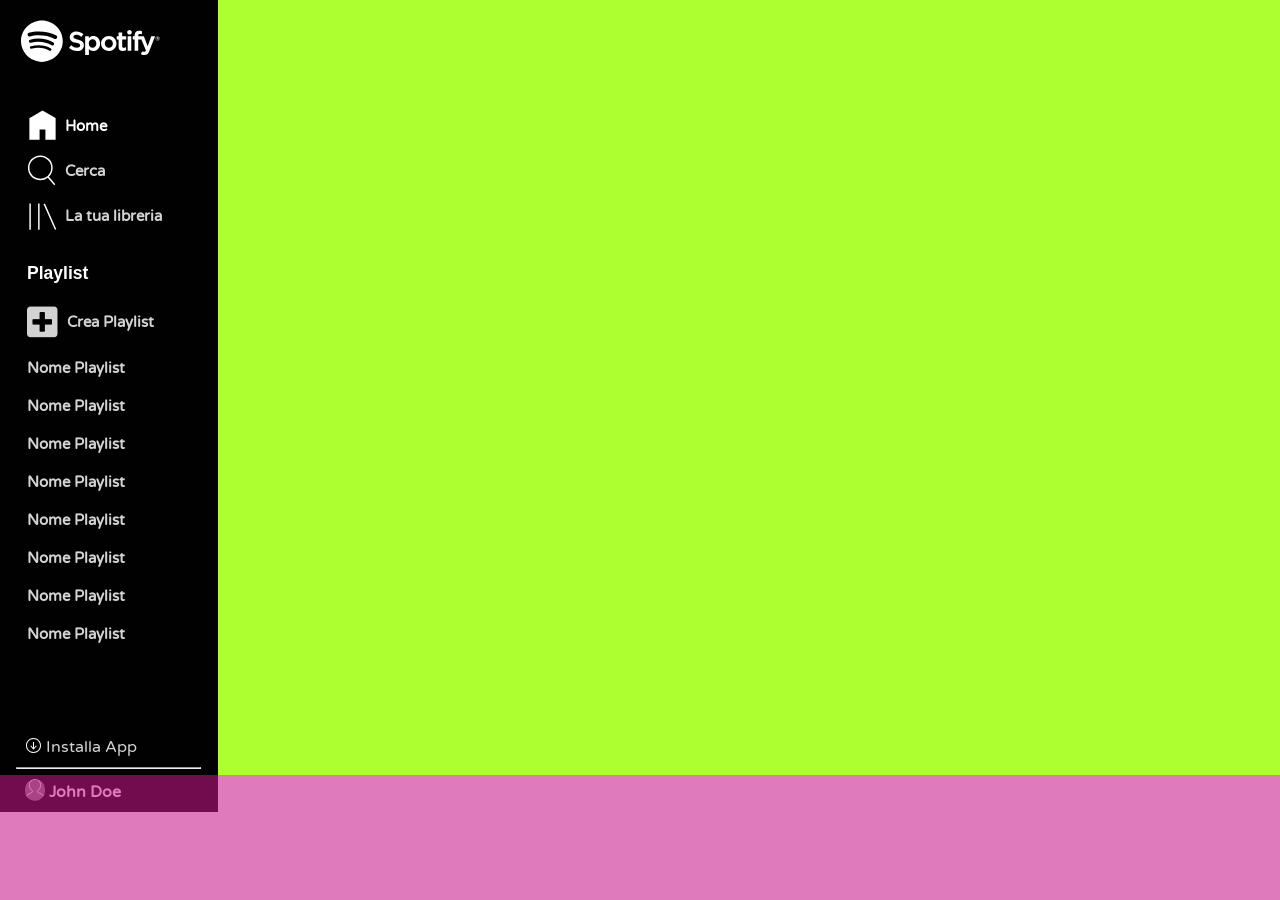
==== index.html @ 8e62e2a4 "spotify column hover" ====
<!DOCTYPE html>
<html lang="en">
<head>
    <meta charset="UTF-8">
    <meta http-equiv="X-UA-Compatible" content="IE=edge">
    <meta name="viewport" content="width=device-width, initial-scale=1.0">
    <!-- google font -->
    <link rel="preconnect" href="https://fonts.googleapis.com">
    <link rel="preconnect" href="https://fonts.gstatic.com" crossorigin>
    <link href="https://fonts.googleapis.com/css2?family=Varela+Round&display=swap" rel="stylesheet">
    <!-- google font -->
    <link rel="stylesheet" href="https://cdnjs.cloudflare.com/ajax/libs/font-awesome/5.15.3/css/all.min.css" integrity="sha512-iBBXm8fW90+nuLcSKlbmrPcLa0OT92xO1BIsZ+ywDWZCvqsWgccV3gFoRBv0z+8dLJgyAHIhR35VZc2oM/gI1w==" crossorigin="anonymous" referrerpolicy="no-referrer" />
    <link rel="stylesheet" href="css/style.css">
    <title>SpotifyWeb</title>
</head>
<body>

    <!-- container -->
    <div class="container">

        <!-- spotify column -->
        <div class="spotify-col">

            <!-- spotify logo -->
            <div class="logo-row">

                <div class="logo">

                    <img src="img/logo.svg" alt="spotify logo">
    
                </div>

            </div>
            <!-- / spotify logo -->

            <!-- nav one -->
            <nav>

                <ul>
                    <li>
                        <div class="nav-img-cont">

                            <img src="img/home.svg" alt="home">

                        </div>  

                        <span id="home">Home</span>
                    </li>

                    <li>
                        <div class="nav-img-cont">

                            <img src="img/search.svg" alt="search">

                        </div>  

                        <span>Cerca</span>
                    </li>

                    <li>
                        <div class="nav-img-cont">

                            <img src="img/libreria.svg" alt="library">

                        </div>  
                        
                        <span>La tua libreria </span>
                    </li>
                
                </ul>

            </nav>
            <!-- / nav one -->

            <!-- nav two -->
            <nav>

                <ul>
                    <li>
                        <span><h3>Playlist</h3></span>
                    </li>

                    <li>
                        <div class="nav-img-cont">

                            <i class="fas fa-plus-square"></i>

                        </div>  

                        <span>Crea Playlist</span>
                    </li>

                    <li>
                        <span>Nome Playlist</span>
                    </li>

                    <li>
                        <span>Nome Playlist</span>
                    </li>

                    <li>
                        <span>Nome Playlist</span>
                    </li>

                    <li>
                        <span>Nome Playlist</span>
                    </li>

                    <li>
                        <span>Nome Playlist</span>
                    </li>

                    <li>
                        <span>Nome Playlist</span>
                    </li>

                    <li>
                        <span>Nome Playlist</span>
                    </li>

                    <li>
                        <span>Nome Playlist</span>
                    </li>
                
                </ul>

            </nav>
            <!-- / nav two -->


            <!-- low column -->
            <div class="low-column">

                <div class="download">

                    <div class="download-cont">

                        <img src="img/download.svg" alt="download">

                    </div>

                    <span>Installa App</span>

                </div>

                <hr>

                <div class="profile">

                    <div class="profile-cont">

                        <img src="img/profile.svg" alt="download">

                    </div>

                    <span>John Doe</span>

                </div>

            </div>
            <!-- / low column -->

        </div>
         <!-- / spotify column -->

         <!-- main -->
        <main>

        </main>
        <!-- / main -->

        <!-- footer -->
        <footer>

        </footer>
        <!-- / footer -->
        

    </div>
    <!-- / container -->
    
    
</body>
</html>
---- css/style.css ----
* {
    padding: 0;
    margin: 0;
    box-sizing: border-box;
}

/* GENERAL */

body {
    font-family: 'Varela Round', sans-serif;
}

.container {
    width: 100vw;
    height: 100vh;
}

.container .spotify-col {
    width: calc(100vw - 83%);
    height: calc(100vh - 125px);
    position: fixed;
}

.container main {
    height: calc(100vh - 125px);
    background-color: greenyellow;
}

.container footer {
    width: 100vw;
    height: 125px;
    background-color: rgba(199, 22, 140, 0.568);
    position: fixed;
}

/* / GENERAL */


/* spotify column */

/* spotify logo */

.spotify-col .logo-row {
    height: 100px;
    background-color: #010101;
}

.spotify-col .logo {
    width: 65%;
    padding-top: 20px;
    margin-left: 20px;
}

.spotify-col .logo img {
    width: 100%;
}

/* / spotify logo */


/* navs */

/* navs COMMON */

nav,
nav:nth-of-type(2) {
    font-size: 15px;
}

/* navs COMMON */

/* nav one */

nav ul {
    background-color: #010101;
}

nav ul li:first-child {
    padding-top: 8px;
}

nav ul li {
    padding: 5px;
    display: flex;
    align-items: center;
}

nav ul li .nav-img-cont {
    width: 35px;
    height: 35px;
    margin-left: 20px;
    display: inline-block;
}

nav ul li .nav-img-cont img {
    width: 100%;
}

nav ul li span {
    padding-left: 5px;
    color: lightgray;
    font-weight: 900;
    display: inline-block;
}

nav ul li span:hover {
    color: white;
    cursor: pointer;
}

nav ul li #home {
    color: white;
}

nav ul li #home:hover {
    color: white;
    cursor: pointer;
}

/* / nav one */

/* nav two */

nav:nth-of-type(2) li:first-child {
    padding-top: 25px;
}

nav:nth-of-type(2) ul li {
    margin-left: 12px;
    padding: 10px;
}

nav:nth-of-type(2) ul li span h3 {
    color: white;
    font-family: sans-serif;
}

nav:nth-of-type(2) ul li .nav-img-cont i {
    color: lightgray;
    font-size: 35px;
}

nav:nth-of-type(2) ul li .nav-img-cont {
    margin-left: 5px;
}

/* nav two */


/* low column */

.low-column {
    color: lightgray;
    background-color: #010101;
    padding-top: 73px;
}

.low-column .download .download-cont {
    width: 20px;
}

.low-column .download .download-cont img {
    width: 100%;
}

.low-column .download .download-cont,
.low-column .download span {
    display: inline-block;
}

hr {
    width: 85%;
    margin: auto;
}

.low-column .profile .profile-cont {
    width: 20px;
}

.low-column .profile .profile-cont img {
    width: 100%;
    background-color: grey;
    border-radius: 10px;
}

.low-column .profile .profile-cont,
.low-column .profile span {
    display: inline-block;
}

/* low column COMMON */

.low-column .download span,
.low-column .profile span {
    padding-bottom: 10px;
    vertical-align: middle;
}

/* / low column COMMON */

.low-column .download {
    padding-top: 10px;
    margin-left: 22px;
}

.low-column .profile {
    padding-top: 10px;
    margin-left: 25px;
}

.low-column .profile span {
    color: white;
    font-weight: 900;
}

.low-column .download span:hover,
.low-column .profile span:hover {
    color: white;
    cursor: pointer;
}

/* / low column */

/* / spotify column */
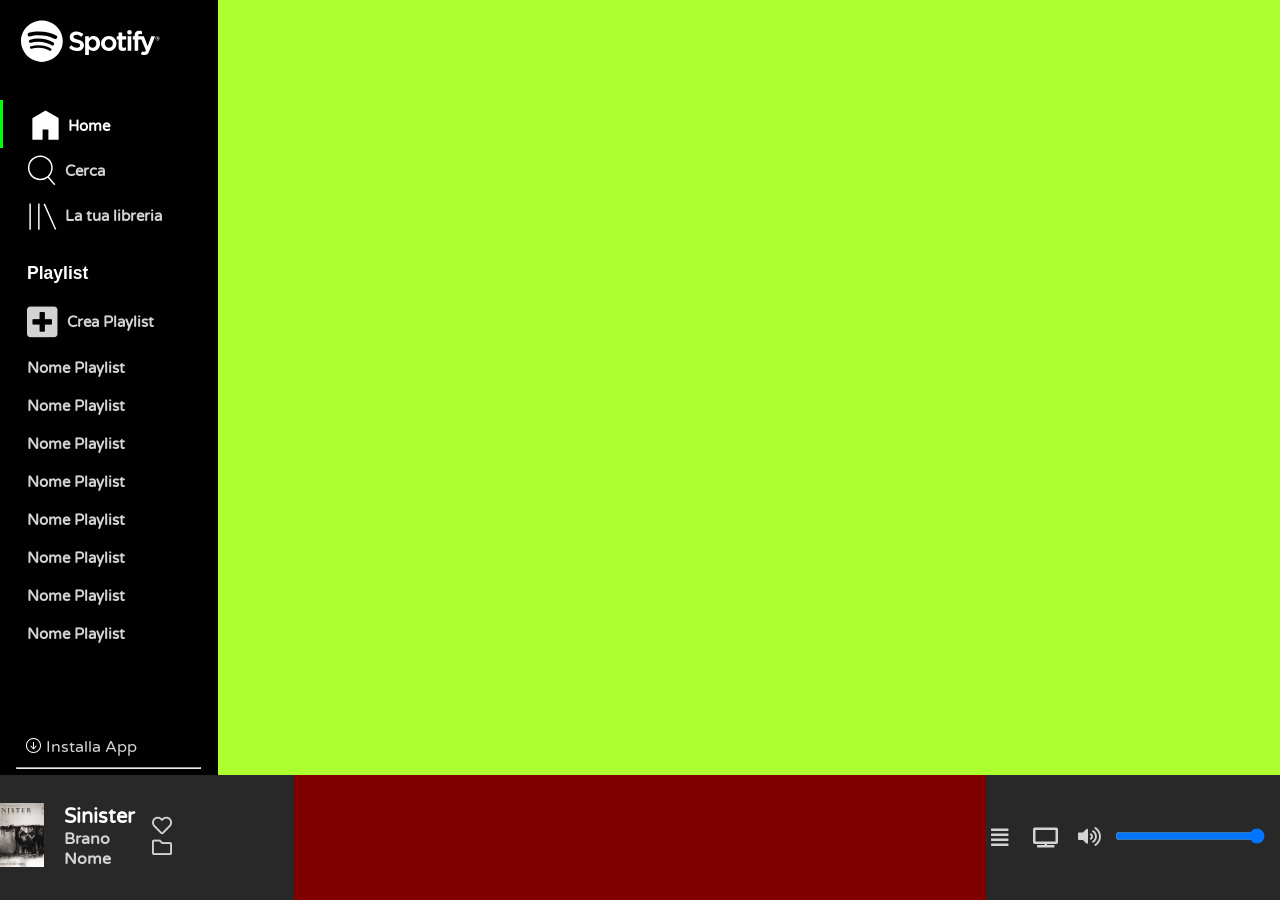
==== commit 8a23bb24: "footer item left and right" ====
--- a/index.html
+++ b/index.html
@@ -37,7 +37,7 @@
             <nav>
 
                 <ul>
-                    <li>
+                    <li id="lime-home">
                         <div class="nav-img-cont">
 
                             <img src="img/home.svg" alt="home">
@@ -171,6 +171,63 @@
 
         <!-- footer -->
         <footer>
+
+            <div class="row">
+
+                <div class="footer-item left">
+
+                    <div class="album-info">
+
+                        <div class="sinister-img-cont">
+
+                            <img src="img/sinister.jpeg" alt="sinister">
+    
+                        </div>
+    
+                        <span>
+    
+                            <p>Sinister</p>
+                            <p>Brano Nome</p>
+    
+                        </span>
+
+                    </div>
+
+                    <div class="heart-folder-cont">
+
+                        <i class="far fa-heart"></i>
+
+                        <i class="far fa-folder"></i>
+
+                    </div>
+
+                </div>
+
+                <div class="footer-item-center">
+
+                </div>
+
+                <div class="footer-item right">
+
+                    <div class=align-tv-cont>
+
+                        <i class="fas fa-align-justify"></i>
+                    
+                        <i class="fas fa-tv"></i>
+
+                    </div>
+
+                    <div class="audio-bar">
+                        
+                        <i class="fas fa-volume-up"></i>
+
+                        <input type="range" id="volume-slider" max="100" value="100">
+
+                    </div>
+
+                </div>
+
+            </div>
 
         </footer>
         <!-- / footer -->
--- a/css/style.css
+++ b/css/style.css
@@ -16,27 +16,35 @@
 }
 
 .container .spotify-col {
-    width: calc(100vw - 83%);
-    height: calc(100vh - 125px);
+    width: calc(100% - 83%);
+    height: calc(100% - 125px);
     position: fixed;
+    overflow-y: auto;
 }
 
 .container main {
-    height: calc(100vh - 125px);
+    height: calc(100% - 125px);
     background-color: greenyellow;
+    overflow-y: scroll;
+}
+
+@media screen and (max-width: 1059px) {
+    .container .spotify-col {
+        width: 200px;
+    }
 }
 
 .container footer {
-    width: 100vw;
+    width: 100%;
     height: 125px;
-    background-color: rgba(199, 22, 140, 0.568);
+    background-color: #282828;
     position: fixed;
 }
 
 /* / GENERAL */
 
 
-/* spotify column */
+/* SPOTIFY COLUMN */
 
 /* spotify logo */
 
@@ -67,12 +75,16 @@
     font-size: 15px;
 }
 
-/* navs COMMON */
+/* / navs COMMON */
 
 /* nav one */
 
 nav ul {
     background-color: #010101;
+}
+
+nav ul #lime-home {
+    border-left: 3px solid lime;
 }
 
 nav ul li:first-child {
@@ -221,4 +233,111 @@
 
 /* / low column */
 
-/* / spotify column */
+/* / SPOTIFY COLUMN */
+
+
+/* FOOTER */
+
+/* COMMON */
+
+footer .row {
+    display: flex;
+}
+
+footer .row .footer-item {
+    width: 23%;
+    height: 125px;
+    background-color: #282828;
+}
+
+footer .row .footer-item-center {
+    width: 54%;
+    height: 125px;
+    background-color: maroon;
+}
+
+/* / COMMON */
+
+/* footer item left */
+
+.row .footer-item.left {
+    display: flex;
+    justify-content: space-around;
+    align-items: center;
+}
+
+.row .footer-item.left .album-info {
+    display: flex;
+    align-items: center;
+    margin-left: -20px;
+}
+
+.row .footer-item.left .album-info span {
+    margin-left: 20px;
+}
+
+.row .footer-item.left .album-info span p:first-child {
+    font-size: 20px;
+    font-weight: 900;
+    color: white;
+}
+
+.row .footer-item.left .album-info span p:last-child {
+    font-weight: 900;
+    color: lightgray;
+}
+
+.row .footer-item.left .heart-folder-cont i:first-child {
+    margin-right: 10px;
+    font-size: 20px;
+    color: lightgray;
+}
+
+.row .footer-item.left .heart-folder-cont i:last-child {
+    margin-right: 100px;
+    font-size: 20px;
+    color: lightgray;
+}
+
+.row .footer-item.left .sinister-img-cont {
+    width: 70px;
+}
+
+.row .footer-item.left .sinister-img-cont img {
+    width: 100%;
+}
+
+/* / footer item left */
+
+/* footer item right */
+
+.row .footer-item.right {
+    display: flex;
+    justify-content: flex-end;
+    align-items: center;
+}
+
+.row .footer-item.right .align-tv-cont i {
+    color: lightgrey;
+    font-size: 20px;
+}
+
+.row .footer-item.right .align-tv-cont i:last-child {
+    padding: 20px;
+}
+
+.row .footer-item.right .audio-bar i,
+.row .footer-item.right .audio-bar #volume-slider {
+    
+    color: lightgrey;
+}
+
+.row .footer-item.right .audio-bar #volume-slider {
+    width: 150px;
+    margin-right: 15px;
+}
+
+.row .footer-item.right .audio-bar i {
+    font-size: 20px;
+    padding-right: 10px;
+}
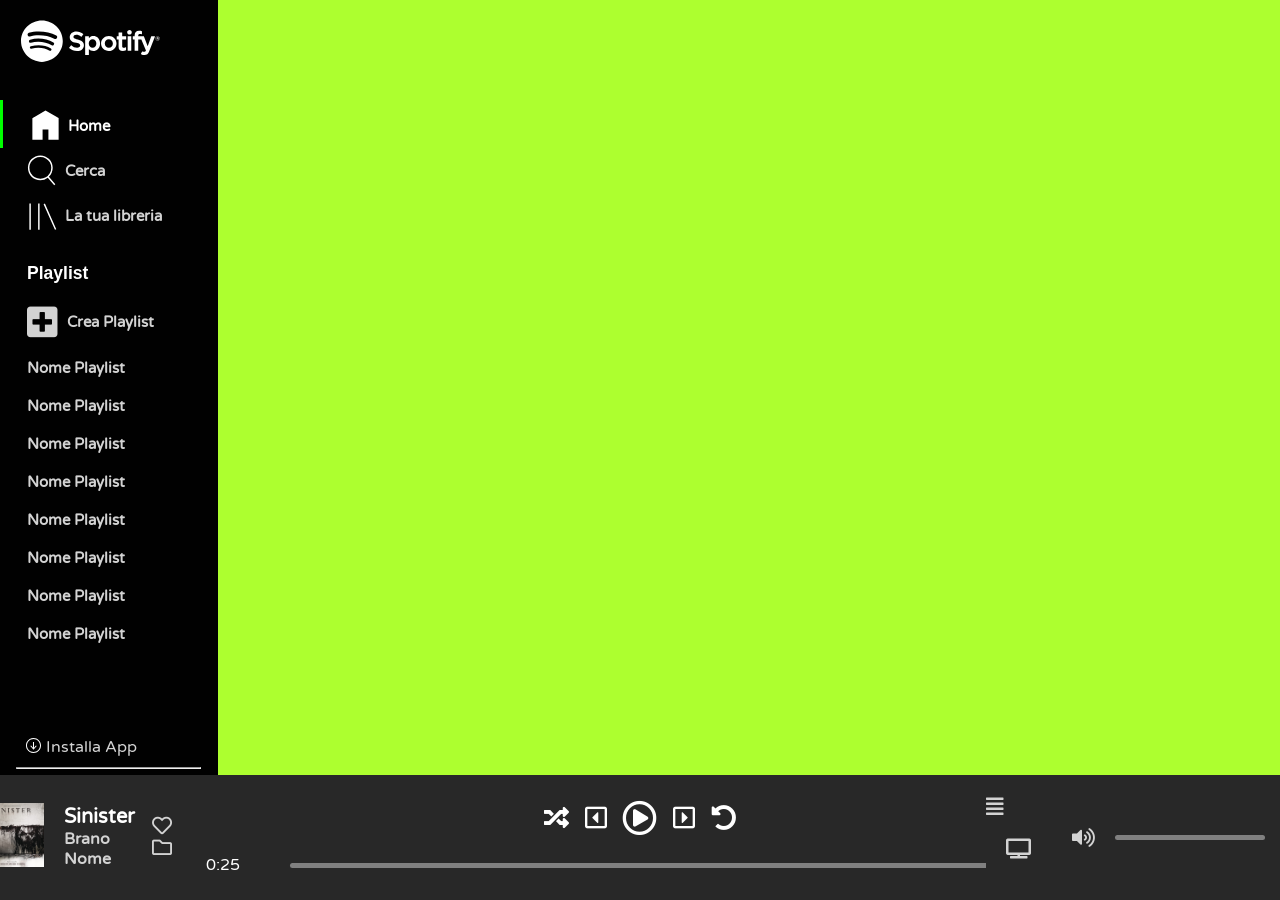
==== commit a6e71b99: "footer item center" ====
--- a/index.html
+++ b/index.html
@@ -205,6 +205,31 @@
 
                 <div class="footer-item-center">
 
+                    <div class="buttons-cont">
+
+                        <i class="fas fa-random"></i>
+
+                        <i class="far fa-caret-square-left"></i>
+
+                        <i class="far fa-play-circle"></i>
+
+                        <i class="far fa-caret-square-right"></i>
+
+                        <i class="fas fa-undo-alt"></i>
+
+                    </div>
+
+                    <div class="slider-cont">
+
+                        <div>0:25</div>
+
+                        <div class="slide-bar"></div>
+
+                        <div>4:35</div>
+
+                    </div>
+                    
+
                 </div>
 
                 <div class="footer-item right">
@@ -218,10 +243,10 @@
                     </div>
 
                     <div class="audio-bar">
-                        
+
                         <i class="fas fa-volume-up"></i>
 
-                        <input type="range" id="volume-slider" max="100" value="100">
+                        <div class="slide-bar"></div>
 
                     </div>
 
--- a/css/style.css
+++ b/css/style.css
@@ -253,7 +253,7 @@
 footer .row .footer-item-center {
     width: 54%;
     height: 125px;
-    background-color: maroon;
+    background-color: #282828;
 }
 
 /* / COMMON */
@@ -326,18 +326,76 @@
     padding: 20px;
 }
 
+.row .footer-item.right .audio-bar {
+    display: flex;
+    align-items: center;
+}
+
 .row .footer-item.right .audio-bar i,
-.row .footer-item.right .audio-bar #volume-slider {
-    
+.row .footer-item.right .audio-bar .slide-bar {
     color: lightgrey;
 }
 
-.row .footer-item.right .audio-bar #volume-slider {
+.row .footer-item.right .audio-bar .slide-bar {
     width: 150px;
+    height: 5px;
     margin-right: 15px;
+    background-color: grey;
+    border-radius: 10px;
 }
 
 .row .footer-item.right .audio-bar i {
+    margin: 10px;
     font-size: 20px;
     padding-right: 10px;
-}+}
+
+/* / footer item right */
+
+/* footer item center */
+
+.row .footer-item-center .buttons-cont {
+    width: 30%;
+    margin-bottom: 20px;
+    display: flex;
+    justify-content: space-around;
+    align-items: center;
+}
+
+.row .footer-item-center .buttons-cont i {
+    font-size: 25px;
+    color: white;
+}
+
+.row .footer-item-center .buttons-cont i:nth-child(3) {
+    font-size: 35px;
+}
+
+.row .footer-item-center {
+    display: flex;
+    flex-direction: column;
+    align-items: center;
+    justify-content: center;
+}
+
+.row .footer-item-center .slider-cont {
+    display: flex;
+    align-items: center;
+}
+
+.row .footer-item-center .slider-cont div:first-child,
+.row .footer-item-center .slider-cont div:last-child {
+    color: white;
+}
+
+.row .footer-item-center .slide-bar {
+    width: 700px;
+    height: 5px;
+    margin: 0 50px 0 50px;
+    background-color: grey;
+    border-radius: 10px;
+}
+
+/* / footer item center */
+
+/* / FOOTER */
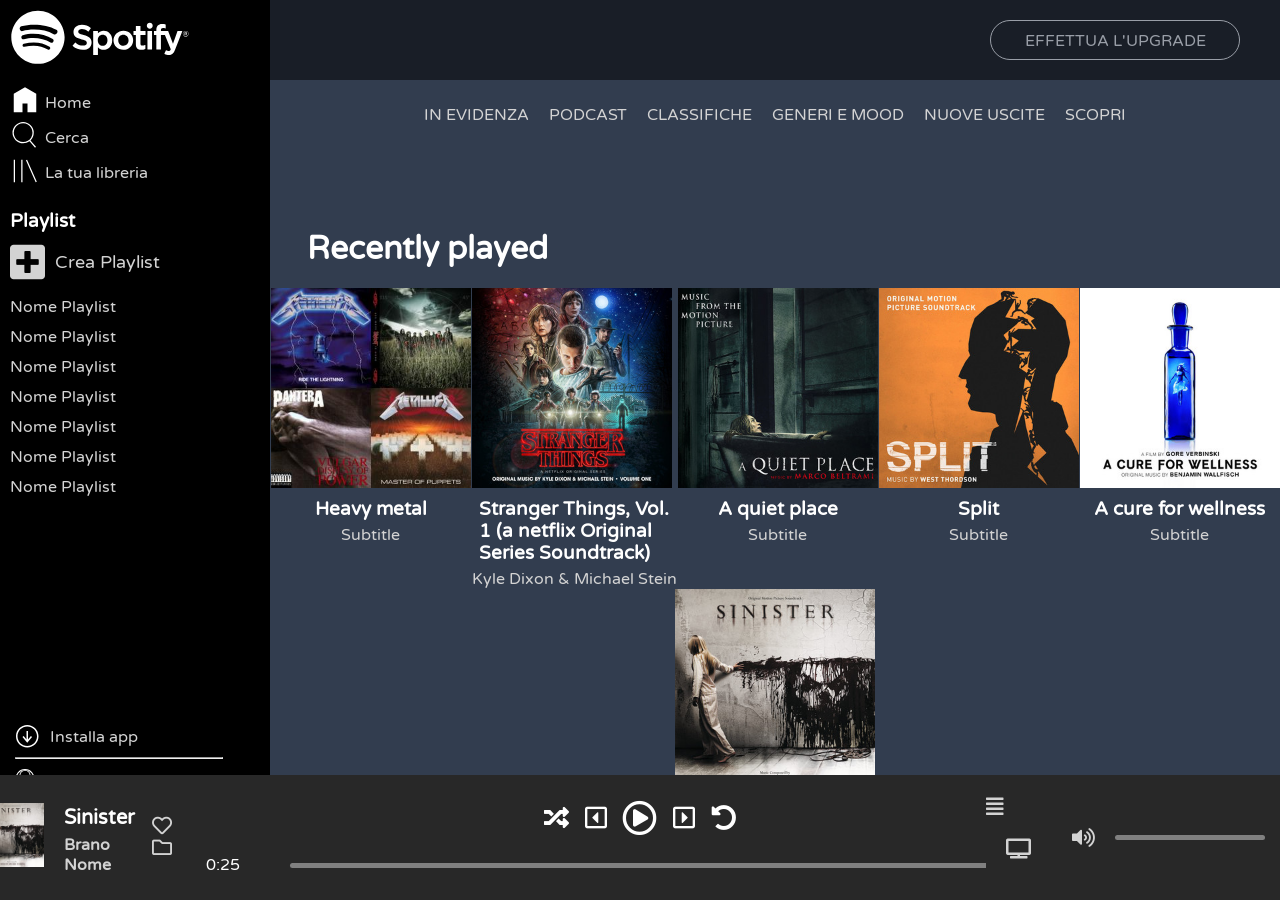
==== commit f728b4f8: "revisione struttura e dettagli" ====
--- a/index.html
+++ b/index.html
@@ -8,168 +8,314 @@
     <link rel="preconnect" href="https://fonts.googleapis.com">
     <link rel="preconnect" href="https://fonts.gstatic.com" crossorigin>
     <link href="https://fonts.googleapis.com/css2?family=Varela+Round&display=swap" rel="stylesheet">
-    <!-- google font -->
+    <!-- / google font -->
+
+    <!-- font awesome -->
     <link rel="stylesheet" href="https://cdnjs.cloudflare.com/ajax/libs/font-awesome/5.15.3/css/all.min.css" integrity="sha512-iBBXm8fW90+nuLcSKlbmrPcLa0OT92xO1BIsZ+ywDWZCvqsWgccV3gFoRBv0z+8dLJgyAHIhR35VZc2oM/gI1w==" crossorigin="anonymous" referrerpolicy="no-referrer" />
+    <!-- / font awesome -->
+    
     <link rel="stylesheet" href="css/style.css">
-    <title>SpotifyWeb</title>
+    <title>Spotify</title>
 </head>
 <body>
 
-    <!-- container -->
+
     <div class="container">
 
-        <!-- spotify column -->
-        <div class="spotify-col">
-
-            <!-- spotify logo -->
-            <div class="logo-row">
-
-                <div class="logo">
-
-                    <img src="img/logo.svg" alt="spotify logo">
-    
-                </div>
-
+        <div class="column-spotify">
+
+            <div class="logo">
+                <img src="img/logo.svg" alt="logo">
             </div>
-            <!-- / spotify logo -->
-
-            <!-- nav one -->
-            <nav>
-
-                <ul>
-                    <li id="lime-home">
-                        <div class="nav-img-cont">
-
-                            <img src="img/home.svg" alt="home">
-
-                        </div>  
-
-                        <span id="home">Home</span>
-                    </li>
-
-                    <li>
-                        <div class="nav-img-cont">
-
-                            <img src="img/search.svg" alt="search">
-
-                        </div>  
-
-                        <span>Cerca</span>
-                    </li>
-
-                    <li>
-                        <div class="nav-img-cont">
-
-                            <img src="img/libreria.svg" alt="library">
-
-                        </div>  
-                        
-                        <span>La tua libreria </span>
-                    </li>
-                
-                </ul>
-
-            </nav>
-            <!-- / nav one -->
-
-            <!-- nav two -->
-            <nav>
+
+            <nav id="nav-column">
 
                 <ul>
                     <li>
-                        <span><h3>Playlist</h3></span>
+                        <div class="icon-cont">
+                            <img src="img/home.svg" alt="">
+                        </div>
+                        <span>Home</span> 
                     </li>
-
                     <li>
-                        <div class="nav-img-cont">
-
-                            <i class="fas fa-plus-square"></i>
-
-                        </div>  
-
-                        <span>Crea Playlist</span>
+                        <div class="icon-cont">
+                            <img src="img/search.svg" alt="">
+                        </div>
+                        <span>Cerca</span> 
                     </li>
-
                     <li>
-                        <span>Nome Playlist</span>
+                        <div class="icon-cont">
+                            <img src="img/libreria.svg" alt="">
+                        </div>
+                        <span>La tua libreria</span> 
                     </li>
-
+                </ul>
+
+                <h3>Playlist</h3>
+
+                <ul>
                     <li>
-                        <span>Nome Playlist</span>
+                        <i class="fas fa-plus-square"></i>
+                        <span>Crea Playlist</span> 
                     </li>
-
-                    <li>
-                        <span>Nome Playlist</span>
-                    </li>
-
-                    <li>
-                        <span>Nome Playlist</span>
-                    </li>
-
-                    <li>
-                        <span>Nome Playlist</span>
-                    </li>
-
-                    <li>
-                        <span>Nome Playlist</span>
-                    </li>
-
-                    <li>
-                        <span>Nome Playlist</span>
-                    </li>
-
-                    <li>
-                        <span>Nome Playlist</span>
-                    </li>
+                    <li>Nome Playlist</li>
+                    <li>Nome Playlist</li>
+                    <li>Nome Playlist</li>
+                    <li>Nome Playlist</li>
+                    <li>Nome Playlist</li>
+                    <li>Nome Playlist</li>
+                    <li>Nome Playlist</li>
+                </ul>
+
+                <div class="column-footer">
+
+                    <div class="install">
+
+                        <div class="logo-footer">
+                            <img src="img/download.svg" alt="logo">
+                        </div>
+                        
+                        <p>Installa app</p>
+
+                    </div>
+
+                    <hr>
+
+                    <div class="doe">
+
+                        <div class="logo-footer-doe">
+                            <img src="img/profile.svg" alt="logo">
+                        </div>
+                        
+                        <p>John Doe</p>
+
+                    </div>
+
+                </div>
+
+            </nav>
+
+        </div>
+
+        <div class="albums-cont">
+
+            <div class="ghost-bar">
+
+                <div class="upgrade">EFFETTUA L'UPGRADE</div>
+
+            </div>
+
+            <div class="margin-albums-cont">
+
+                <nav id="nav-albums">
+
+                    <ul>
+                        <li>IN EVIDENZA</li>
+                        <li>PODCAST</li>
+                        <li>CLASSIFICHE</li>
+                        <li>GENERI E MOOD</li>
+                        <li>NUOVE USCITE</li>
+                        <li>SCOPRI</li>
+                    </ul>
+
+                </nav>
+
+                <h1>Recently played</h1>
+
+                <div class="flex-albums-cont">
+
+                    <div class="album-wrap">
+
+                        <div class="album">
+
+                            <img src="img/metal_lifting.jpg" alt="album">
+    
+                        </div>
+    
+                        <div class="album-title">
+    
+                            <h3>Heavy metal</h3>
+                            <p>Subtitle</p>
+    
+                        </div>
+
+                    </div>
+
+                    <div class="album-wrap">
+
+                        <div class="album">
+
+                            <img src="img/stranger.jpeg" alt="album">
+    
+                        </div>
+    
+                        <div class="album-title">
+    
+                            <h3>Stranger Things, Vol. <br> 
+                                1 (a netflix Original <br>
+                                 Series Soundtrack)</h3>
+                            <p>Kyle Dixon & Michael Stein</p>
+    
+                        </div>
+
+                    </div>
+
+                    <div class="album-wrap">
+
+                        <div class="album">
+
+                            <img src="img/aquietplace.jpeg" alt="album">
+    
+                        </div>
+    
+                        <div class="album-title">
+    
+                            <h3>A quiet place</h3>
+                            <p>Subtitle</p>
+    
+                        </div>
+
+                    </div>
+
+                    <div class="album-wrap">
+
+                        <div class="album">
+
+                            <img src="img/split.jpeg" alt="album">
+    
+                        </div>
+    
+                        <div class="album-title">
+    
+                            <h3>Split</h3>
+                            <p>Subtitle</p>
+    
+                        </div>
+
+                    </div>
+
+                    <div class="album-wrap">
+
+                        <div class="album">
+
+                            <img src="img/cure.jpeg" alt="album">
+    
+                        </div>
+    
+                        <div class="album-title">
+    
+                            <h3>A cure for wellness</h3>
+                            <p>Subtitle</p>
+    
+                        </div>
+
+                    </div>
+
+                    <div class="album-wrap">
+
+                        <div class="album">
+
+                            <img src="img/sinister.jpeg" alt="album">
+    
+                        </div>
+    
+                        <div class="album-title">
+    
+                            <h3>Sinister</h3>
+                            <p>Subtitle</p>
+    
+                        </div>
+
+                    </div>
+
+                </div>
+
+                <h1>Creato per John Doe</h1>
+
+                <div class="paragraph">Più ascolti, più saranno accurati i suggerimenti</div class="paragraph">
+
+                <div class="flex-albums-cont second">
+
+                    <div class="album-wrap">
+
+                        <div class="album">
+
+                            <img src="img/radar.jpeg" alt="album">
+    
+                        </div>
+    
+                        <div class="album-title">
+    
+                            <h3>Release Radar</h3>
+    
+                        </div>
+
+                    </div>
+
+                    <div class="album-wrap">
+
+                        <div class="album">
+
+                            <img src="img/mixdaily.jpeg" alt="album">
+    
+                        </div>
+    
+                        <div class="album-title">
+    
+                            <h3>Daily Mix 1</h3>
+    
+                        </div>
+
+                    </div>
+
+                </div>
+
+                <h1>Artisti più popolari</h1>
+
+                <div class="paragraph">Più ascolti, più saranno accurati i suggerimenti</div class="paragraph">
+
+                <div class="flex-albums-cont third">
+
+                    <div class="album-wrap">
+
+                        <div class="album">
+
+                            <img src="img/youg.jpeg" alt="album">
+    
+                        </div>
+    
+                        <div class="album-title">
+    
+                            <h3>Lana Del Rey</h3>
+                            <p>Subtitle</p>
+    
+                        </div>
+
+                    </div>
+
+                    <div class="album-wrap">
+
+                        <div class="album">
+
+                            <img src="img/einaudi.jpeg" alt="album">
+    
+                        </div>
+    
+                        <div class="album-title">
+    
+                            <h3>Ludovico Einaudi</h3>
+                            <p>Subtitle</p>
+    
+                        </div>
+
+                    </div>
+
+                </div>
                 
-                </ul>
-
-            </nav>
-            <!-- / nav two -->
-
-
-            <!-- low column -->
-            <div class="low-column">
-
-                <div class="download">
-
-                    <div class="download-cont">
-
-                        <img src="img/download.svg" alt="download">
-
-                    </div>
-
-                    <span>Installa App</span>
-
-                </div>
-
-                <hr>
-
-                <div class="profile">
-
-                    <div class="profile-cont">
-
-                        <img src="img/profile.svg" alt="download">
-
-                    </div>
-
-                    <span>John Doe</span>
-
-                </div>
-
             </div>
-            <!-- / low column -->
-
+            
         </div>
-         <!-- / spotify column -->
-
-         <!-- main -->
-        <main>
-
-        </main>
-        <!-- / main -->
-
-        <!-- footer -->
+
         <footer>
 
             <div class="row">
@@ -255,12 +401,9 @@
             </div>
 
         </footer>
-        <!-- / footer -->
         
-
     </div>
-    <!-- / container -->
-    
-    
+    
+      
 </body>
 </html>
--- a/css/style.css
+++ b/css/style.css
@@ -4,236 +4,299 @@
     box-sizing: border-box;
 }
 
-/* GENERAL */
-
 body {
     font-family: 'Varela Round', sans-serif;
 }
+
+/* STRUCTURE */
 
 .container {
     width: 100vw;
     height: 100vh;
-}
-
-.container .spotify-col {
-    width: calc(100% - 83%);
-    height: calc(100% - 125px);
+    background-color: lightgreen;
+    position: relative;
+}
+
+.column-spotify {
+    width: 270px;
+    height: calc(100vh - 125px);
+    background-color: #000000;
+    float: left;
     position: fixed;
+}
+
+.albums-cont {
+    width: calc(100vw - 270px);
+    height: calc(100vh - 125px);
+    background-color: #323D4F;
+    float: right;
     overflow-y: auto;
-}
-
-.container main {
-    height: calc(100% - 125px);
-    background-color: greenyellow;
-    overflow-y: scroll;
-}
-
-@media screen and (max-width: 1059px) {
-    .container .spotify-col {
-        width: 200px;
-    }
-}
-
-.container footer {
+    overflow-x: hidden;
+}
+
+footer {
     width: 100%;
     height: 125px;
-    background-color: #282828;
+    background-color: yellow;
+    position: absolute;
+    top: calc(100vh - 125px);
+    left: 0;
     position: fixed;
 }
 
-/* / GENERAL */
+/*  /STRUCTURE */
 
 
 /* SPOTIFY COLUMN */
 
-/* spotify logo */
-
-.spotify-col .logo-row {
-    height: 100px;
-    background-color: #010101;
-}
-
-.spotify-col .logo {
-    width: 65%;
-    padding-top: 20px;
-    margin-left: 20px;
-}
-
-.spotify-col .logo img {
-    width: 100%;
-}
-
-/* / spotify logo */
-
-
-/* navs */
-
-/* navs COMMON */
-
-nav,
-nav:nth-of-type(2) {
-    font-size: 15px;
-}
-
-/* / navs COMMON */
-
-/* nav one */
-
-nav ul {
-    background-color: #010101;
-}
-
-nav ul #lime-home {
-    border-left: 3px solid lime;
-}
-
-nav ul li:first-child {
-    padding-top: 8px;
-}
-
-nav ul li {
-    padding: 5px;
-    display: flex;
-    align-items: center;
-}
-
-nav ul li .nav-img-cont {
-    width: 35px;
+.logo {
+    width: 180px;
+    height: 75px;
+    margin-top: 10px;
+    margin-left: 10px;
+}
+
+.logo img {
+    width: 100%;
+}
+
+#nav-column ul {
+    margin-left: 10px;
+}
+
+#nav-column h3 {
+    margin-top: 20px;
+    margin-left: 10px;
+}
+
+#nav-column ul:nth-of-type(2) li {
+    line-height: 30px;
+}
+
+#nav-column ul:nth-of-type(2) li:first-child {
+    margin-top: 10px;
+    margin-bottom: 10px;
+    font-size: 18px;
+}
+
+#nav-column ul:nth-of-type(2) li:first-child i {
+    font-size: 40px;
+}
+
+#nav-column ul:nth-of-type(2) li:first-child span {
+    margin-left: 10px;
+}
+
+#nav-column ul li {
+    display: flex;
+    align-items: center;
+    color: lightgrey;
+}
+
+#nav-column ul li span {
+    margin-left: 5px;
+}
+
+#nav-column ul li .icon-cont {
+    width: 30px;
+}
+
+#nav-column ul li .icon-cont img {
+    width: 100%;
+}
+
+/* column footer */
+
+#nav-column .column-footer {
+    margin-top: 220px;
+    margin-left: 10px;
+}
+
+#nav-column .column-footer .install {
     height: 35px;
-    margin-left: 20px;
-    display: inline-block;
-}
-
-nav ul li .nav-img-cont img {
-    width: 100%;
-}
-
-nav ul li span {
-    padding-left: 5px;
-    color: lightgray;
-    font-weight: 900;
-    display: inline-block;
-}
-
-nav ul li span:hover {
-    color: white;
-    cursor: pointer;
-}
-
-nav ul li #home {
-    color: white;
-}
-
-nav ul li #home:hover {
-    color: white;
-    cursor: pointer;
-}
-
-/* / nav one */
-
-/* nav two */
-
-nav:nth-of-type(2) li:first-child {
-    padding-top: 25px;
-}
-
-nav:nth-of-type(2) ul li {
-    margin-left: 12px;
+    display: flex;
+}
+
+#nav-column .column-footer .logo-footer {
+    width: 30px;
+}
+
+#nav-column .column-footer .logo-footer img {
+    width: 100%;
+}
+
+#nav-column .column-footer .install p {
+    margin-left: 10px;
+}
+
+hr {
+    width: 80%;
+    margin-left: 5px;
+}
+
+#nav-column .column-footer .doe {
+    height: 50px;
+    margin-top: 10px;
+    margin-left: 5px;
+    display: flex;
+}
+
+#nav-column .column-footer .logo-footer-doe {
+    width: 20px;
+}
+
+#nav-column .column-footer .logo-footer-doe img {
+    width: 100%;
+    border: 1px solid white;
+    border-radius: 50%;
+}
+
+#nav-column .column-footer .doe p {
+    margin-left: 10px;
+}
+
+/* / column footer */
+
+/* / SPOTIFY COLUMN */
+
+
+/* GHOST BAR */
+
+.ghost-bar {
+    width: calc(100vw - 270px);
+    height: 80px;
+    background-color: black;
+    opacity: 0.5;
+    position: fixed;
+    display: flex;
+    justify-content: flex-end;
+    align-items: center;
+}
+
+.ghost-bar .upgrade {
+    width: 250px;
+    height: 40px;
+    padding: 10px 30px;
+    margin-right: 40px;
+    border: 1px solid white;
+    border-radius: 25px;
+    color: white;
+    text-align: center;
+}
+/* / GHOST BAR */
+
+
+/* NAV ALBUMS */
+
+#nav-albums {
+    width: calc(100vw - 270px);
+    height: 70px;
+    margin-bottom: 80px;
+    background-color: #323D4F;
+}
+
+#nav-albums ul {
+    height: 70px;
+    list-style-type: none;
+    display: flex;
+    justify-content: center;
+    align-items: center;
+}
+
+#nav-albums ul li {
     padding: 10px;
-}
-
-nav:nth-of-type(2) ul li span h3 {
-    color: white;
-    font-family: sans-serif;
-}
-
-nav:nth-of-type(2) ul li .nav-img-cont i {
-    color: lightgray;
-    font-size: 35px;
-}
-
-nav:nth-of-type(2) ul li .nav-img-cont {
-    margin-left: 5px;
-}
-
-/* nav two */
-
-
-/* low column */
-
-.low-column {
-    color: lightgray;
-    background-color: #010101;
-    padding-top: 73px;
-}
-
-.low-column .download .download-cont {
-    width: 20px;
-}
-
-.low-column .download .download-cont img {
-    width: 100%;
-}
-
-.low-column .download .download-cont,
-.low-column .download span {
-    display: inline-block;
-}
-
-hr {
-    width: 85%;
-    margin: auto;
-}
-
-.low-column .profile .profile-cont {
-    width: 20px;
-}
-
-.low-column .profile .profile-cont img {
-    width: 100%;
-    background-color: grey;
-    border-radius: 10px;
-}
-
-.low-column .profile .profile-cont,
-.low-column .profile span {
-    display: inline-block;
-}
-
-/* low column COMMON */
-
-.low-column .download span,
-.low-column .profile span {
-    padding-bottom: 10px;
-    vertical-align: middle;
-}
-
-/* / low column COMMON */
-
-.low-column .download {
-    padding-top: 10px;
-    margin-left: 22px;
-}
-
-.low-column .profile {
-    padding-top: 10px;
-    margin-left: 25px;
-}
-
-.low-column .profile span {
-    color: white;
-    font-weight: 900;
-}
-
-.low-column .download span:hover,
-.low-column .profile span:hover {
-    color: white;
-    cursor: pointer;
-}
-
-/* / low column */
-
-/* / SPOTIFY COLUMN */
+    height: 70px;
+    list-style-type: none;
+    display: flex;
+    justify-content: center;
+    align-items: center;
+    color: lightgrey;
+}
+
+/* / NAV ALBUMS */
+
+
+/* ALBUMS' CONT ATTRIBUTES */
+
+.margin-albums-cont {
+    margin-top: 80px; 
+}
+
+h1 {
+    margin-left: 37px;
+    color: white;
+}
+
+h1:nth-of-type(2),
+h1:nth-of-type(3) {
+    margin-top: 50px;
+}
+
+h3 {
+    margin-top: 10px;
+    color: white;
+}
+
+p {
+    margin-top: 5px;
+    color: lightgrey;
+}
+
+.paragraph {
+    margin-top: 10px;
+    margin-left: 37px;
+    color: lightgrey;
+}
+
+.flex-albums-cont {
+    margin-top: 20px;
+    display: flex;
+    flex-wrap: wrap;
+    justify-content: space-around;
+}
+
+.flex-albums-cont.second {
+    margin-top: 20px;
+    margin-left: 37px;
+    display: flex;
+    flex-wrap: wrap;
+    justify-content: flex-start;
+}
+
+.flex-albums-cont.second .album-wrap:last-child {
+    margin-left: 75px;
+}
+
+.flex-albums-cont.third {
+    margin-top: 20px;
+    margin-left: 37px;
+    display: flex;
+    flex-wrap: wrap;
+    justify-content: flex-start;
+}
+
+.flex-albums-cont.third .album-wrap:last-child {
+    margin-left: 75px;
+}
+
+.flex-albums-cont .album-wrap .album {
+    width: 200px;
+    height: 200px;
+    background-color: lightblue;
+}
+
+.flex-albums-cont .album-wrap .album img {
+    width: 100%;
+}
+
+.flex-albums-cont .album-wrap .album-title {
+    display: flex;
+    flex-direction: column;
+    align-items: center;
+    justify-content: center;
+}
+
+/* ALBUMS' CONT ATTRIBUTES */
 
 
 /* FOOTER */
@@ -398,4 +461,4 @@
 
 /* / footer item center */
 
-/* / FOOTER */
+/* / FOOTER */
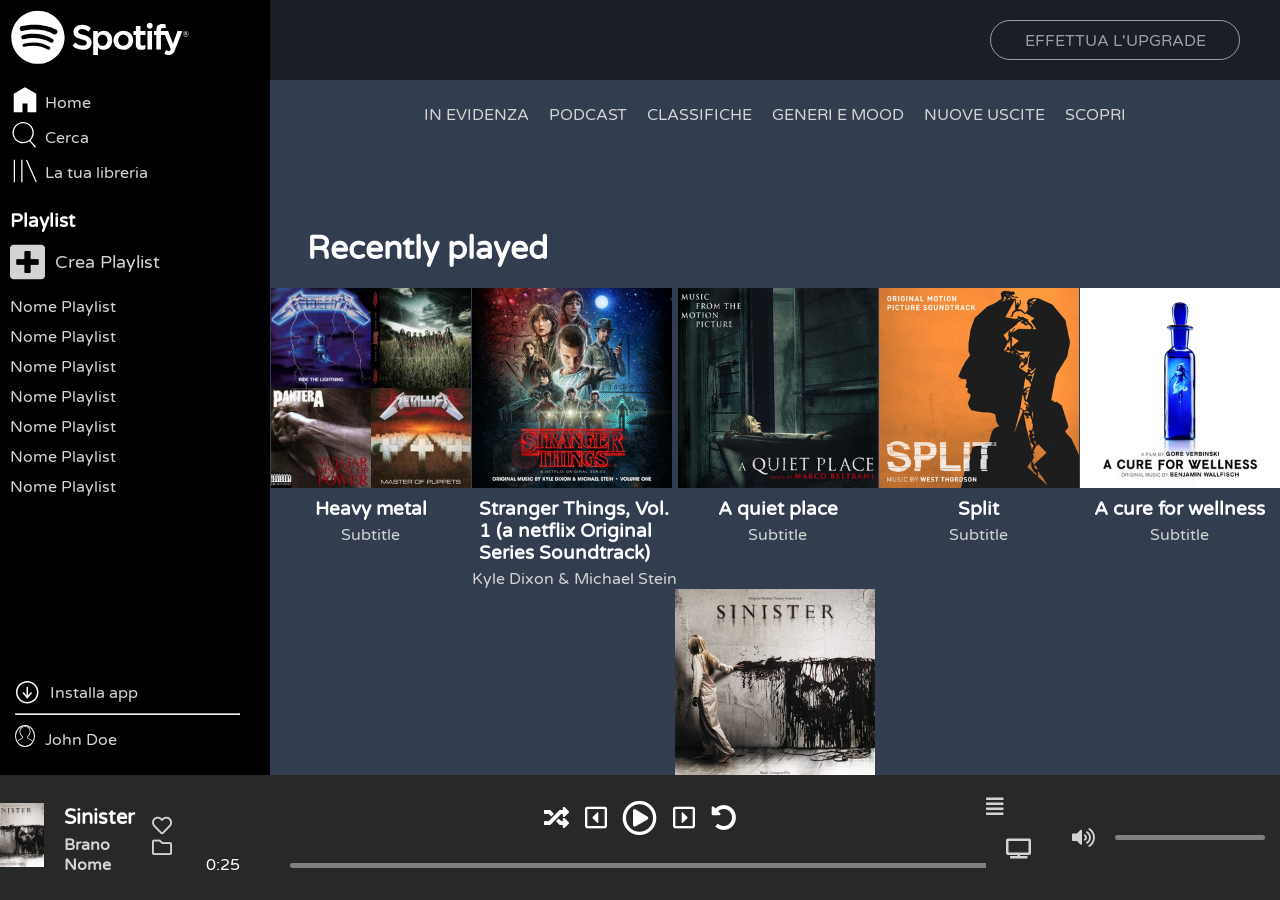
==== commit 13cd232c: "modifica column footer" ====
--- a/index.html
+++ b/index.html
@@ -15,7 +15,7 @@
     <!-- / font awesome -->
     
     <link rel="stylesheet" href="css/style.css">
-    <title>Spotify</title>
+    <title>SpotifyWeb</title>
 </head>
 <body>
 
@@ -67,33 +67,33 @@
                     <li>Nome Playlist</li>
                 </ul>
 
-                <div class="column-footer">
-
-                    <div class="install">
-
-                        <div class="logo-footer">
-                            <img src="img/download.svg" alt="logo">
-                        </div>
-                        
-                        <p>Installa app</p>
-
-                    </div>
-
-                    <hr>
-
-                    <div class="doe">
-
-                        <div class="logo-footer-doe">
-                            <img src="img/profile.svg" alt="logo">
-                        </div>
-                        
-                        <p>John Doe</p>
-
-                    </div>
-
-                </div>
-
             </nav>
+
+            <div class="column-footer">
+
+                <div class="install">
+
+                    <div class="logo-footer">
+                        <img src="img/download.svg" alt="logo">
+                    </div>
+                    
+                    <p>Installa app</p>
+
+                </div>
+
+                <hr>
+
+                <div class="doe">
+
+                    <div class="logo-footer-doe">
+                        <img src="img/profile.svg" alt="logo">
+                    </div>
+                    
+                    <p>John Doe</p>
+
+                </div>
+
+            </div>
 
         </div>
 
--- a/css/style.css
+++ b/css/style.css
@@ -23,6 +23,7 @@
     background-color: #000000;
     float: left;
     position: fixed;
+    position: relative;
 }
 
 .albums-cont {
@@ -107,51 +108,52 @@
 
 /* column footer */
 
-#nav-column .column-footer {
-    margin-top: 220px;
-    margin-left: 10px;
-}
-
-#nav-column .column-footer .install {
+.column-spotify .column-footer {
+    width: 230px;
+    position: absolute;
+    left: 10px;
+    bottom: 0;
+}
+
+.column-spotify .column-footer .install {
     height: 35px;
     display: flex;
 }
 
-#nav-column .column-footer .logo-footer {
+.column-spotify .column-footer .logo-footer {
     width: 30px;
 }
 
-#nav-column .column-footer .logo-footer img {
-    width: 100%;
-}
-
-#nav-column .column-footer .install p {
+.column-spotify .column-footer .logo-footer img {
+    width: 100%;
+}
+
+.column-spotify .column-footer .install p {
     margin-left: 10px;
 }
 
 hr {
-    width: 80%;
     margin-left: 5px;
 }
 
-#nav-column .column-footer .doe {
+.column-spotify .column-footer .doe {
     height: 50px;
     margin-top: 10px;
     margin-left: 5px;
     display: flex;
 }
 
-#nav-column .column-footer .logo-footer-doe {
+.column-spotify .column-footer .logo-footer-doe {
     width: 20px;
 }
 
-#nav-column .column-footer .logo-footer-doe img {
+.column-spotify .column-footer .logo-footer-doe img {
     width: 100%;
     border: 1px solid white;
     border-radius: 50%;
 }
 
-#nav-column .column-footer .doe p {
+.column-spotify .column-footer .doe p {
     margin-left: 10px;
 }
 
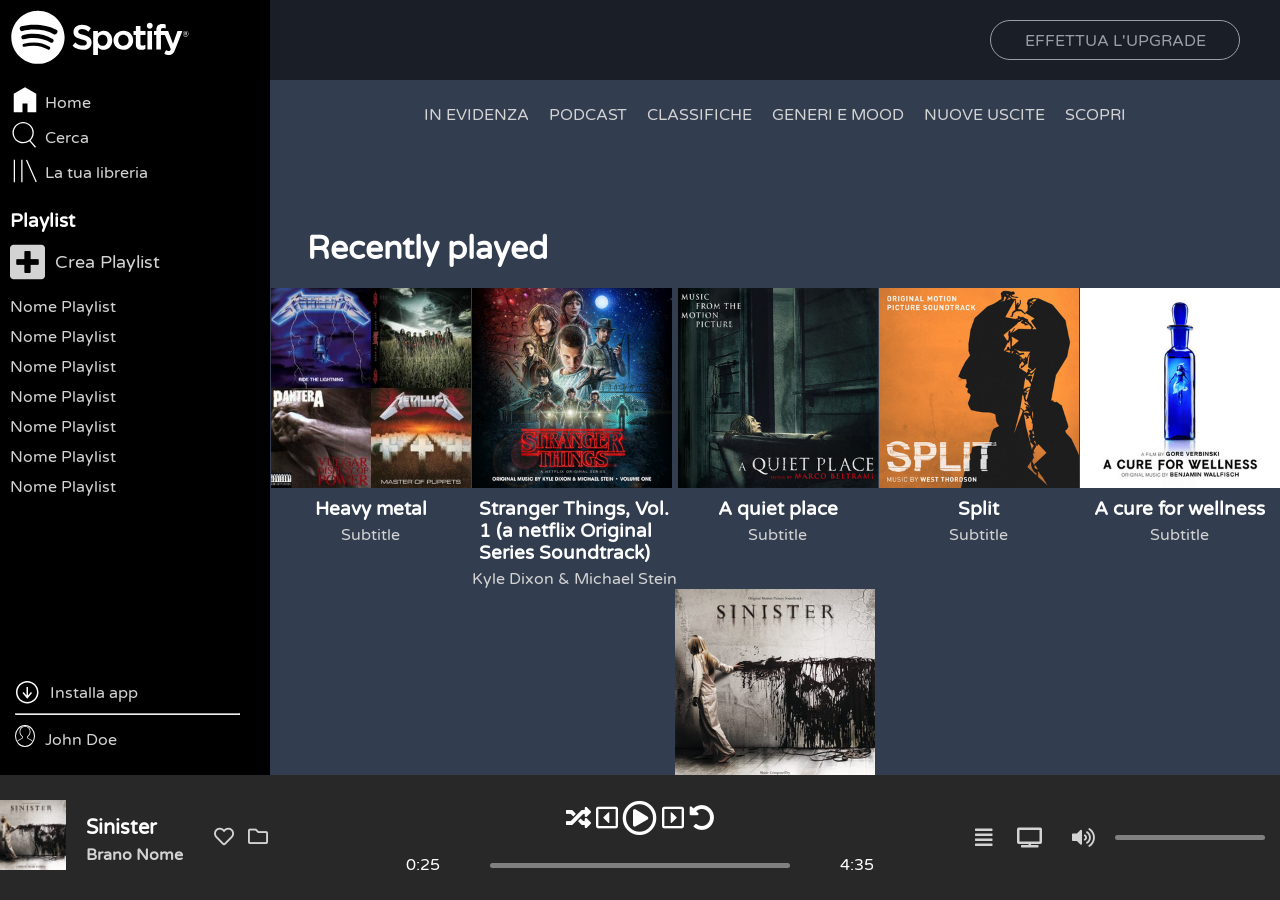
==== commit 4b4e8ff7: "media query column e footer" ====
--- a/index.html
+++ b/index.html
@@ -26,6 +26,7 @@
 
             <div class="logo">
                 <img src="img/logo.svg" alt="logo">
+                <img src="img/logo-small.svg" alt="small logo">
             </div>
 
             <nav id="nav-column">
@@ -110,12 +111,30 @@
                 <nav id="nav-albums">
 
                     <ul>
-                        <li>IN EVIDENZA</li>
-                        <li>PODCAST</li>
-                        <li>CLASSIFICHE</li>
-                        <li>GENERI E MOOD</li>
-                        <li>NUOVE USCITE</li>
-                        <li>SCOPRI</li>
+                        <li>
+                            IN EVIDENZA 
+                            <div class="green-line"></div>                    
+                        </li>
+                        <li>
+                            PODCAST
+                            <div class="green-line"></div>   
+                        </li>
+                        <li>
+                            CLASSIFICHE
+                            <div class="green-line"></div>                            
+                        </li>
+                        <li>
+                            GENERI E MOOD
+                            <div class="green-line"></div>                             
+                        </li>
+                        <li>
+                            NUOVE USCITE
+                            <div class="green-line"></div>                             
+                        </li>
+                        <li>
+                            SCOPRI
+                            <div class="green-line"></div>                            
+                        </li>
                     </ul>
 
                 </nav>
@@ -129,6 +148,10 @@
                         <div class="album">
 
                             <img src="img/metal_lifting.jpg" alt="album">
+
+                            <div class="overlay">
+                                <i class="far fa-play-circle"></i>
+                            </div>
     
                         </div>
     
@@ -146,6 +169,10 @@
                         <div class="album">
 
                             <img src="img/stranger.jpeg" alt="album">
+
+                            <div class="overlay">
+                                <i class="far fa-play-circle"></i>
+                            </div>
     
                         </div>
     
@@ -165,6 +192,10 @@
                         <div class="album">
 
                             <img src="img/aquietplace.jpeg" alt="album">
+
+                            <div class="overlay">
+                                <i class="far fa-play-circle"></i>
+                            </div>
     
                         </div>
     
@@ -182,6 +213,10 @@
                         <div class="album">
 
                             <img src="img/split.jpeg" alt="album">
+
+                            <div class="overlay">
+                                <i class="far fa-play-circle"></i>
+                            </div>
     
                         </div>
     
@@ -199,6 +234,10 @@
                         <div class="album">
 
                             <img src="img/cure.jpeg" alt="album">
+
+                            <div class="overlay">
+                                <i class="far fa-play-circle"></i>
+                            </div>
     
                         </div>
     
@@ -216,6 +255,10 @@
                         <div class="album">
 
                             <img src="img/sinister.jpeg" alt="album">
+
+                            <div class="overlay">
+                                <i class="far fa-play-circle"></i>
+                            </div>
     
                         </div>
     
--- a/css/style.css
+++ b/css/style.css
@@ -45,7 +45,7 @@
     position: fixed;
 }
 
-/*  /STRUCTURE */
+/*  / STRUCTURE */
 
 
 /* SPOTIFY COLUMN */
@@ -55,10 +55,20 @@
     height: 75px;
     margin-top: 10px;
     margin-left: 10px;
+    position: relative;
 }
 
 .logo img {
     width: 100%;
+}
+
+.logo img:last-child {
+    width: 150px;
+    height: 55px;
+    padding-right: 80px;
+    position: absolute;
+    left: 0;
+    display: none;
 }
 
 #nav-column ul {
@@ -94,8 +104,18 @@
     color: lightgrey;
 }
 
+#nav-column ul li:hover {
+    color: white;
+    cursor: pointer;
+}
+
 #nav-column ul li span {
     margin-left: 5px;
+}
+
+#nav-column ul li:hover span {
+    color: white;
+    cursor: pointer;
 }
 
 #nav-column ul li .icon-cont {
@@ -113,6 +133,7 @@
     position: absolute;
     left: 10px;
     bottom: 0;
+    background-color: black;
 }
 
 .column-spotify .column-footer .install {
@@ -130,6 +151,11 @@
 
 .column-spotify .column-footer .install p {
     margin-left: 10px;
+}
+
+.column-spotify .column-footer .install p:hover {
+    color: white;
+    cursor: pointer;
 }
 
 hr {
@@ -158,6 +184,22 @@
 }
 
 /* / column footer */
+
+/* MEDIA QUERY SPOTIFY COLUMN */
+
+@media screen and (max-width: 1180px) {
+
+    .logo img:first-child {
+        display: none;
+    }
+
+    .logo img:last-child {
+        display: block;
+    }
+
+}
+
+/* / MEDIA QUERY SPOTIFY COLUMN */
 
 /* / SPOTIFY COLUMN */
 
@@ -213,6 +255,25 @@
     justify-content: center;
     align-items: center;
     color: lightgrey;
+    position: relative;
+}
+
+#nav-albums ul li:hover {
+    color: white;
+    cursor: pointer;
+}
+
+#nav-albums ul li .green-line {
+    width: 30px;
+    height: 2px;
+    background-color: #73D601;
+    position: absolute;
+    bottom: 20px;
+    display: none;
+}
+
+#nav-albums ul li:hover .green-line {
+    display: block;
 }
 
 /* / NAV ALBUMS */
@@ -285,7 +346,37 @@
     width: 200px;
     height: 200px;
     background-color: lightblue;
-}
+    position: relative;
+}
+
+/* overlay */
+
+.flex-albums-cont .album-wrap .album .overlay {
+    position: absolute;
+    top: 0;
+    right: 0;
+    bottom: 0;
+    left: 0;
+    background-color: black;
+    opacity: 0.5;
+    display: none;
+}
+
+.flex-albums-cont .album-wrap .album .overlay i {
+    font-size: 80px;
+    color: white;
+    position: relative;
+    top: 100px;
+    left: 100px;
+    transform: translate(-50%, -50%);
+}
+
+.flex-albums-cont .album-wrap .album:hover .overlay {
+    display: block;
+    cursor: pointer;
+}
+
+/* / overlay */
 
 .flex-albums-cont .album-wrap .album img {
     width: 100%;
@@ -463,4 +554,56 @@
 
 /* / footer item center */
 
-/* / FOOTER */+/* / FOOTER */
+
+
+/* MEDIA QUERY FOOTER */
+
+@media screen and (max-width: 1180px) {
+
+    footer .row .footer-item {
+        width: 35%;
+        height: 125px;
+        background-color: #282828;
+    }
+    
+    footer .row .footer-item-center {
+        width: 30%;
+        height: 125px;
+        background-color: #282828;
+    }
+
+    .row .footer-item-center .slide-bar {
+        width: 100px;
+        height: 5px;
+        margin: 0 50px 0 50px;
+        background-color: grey;
+        border-radius: 10px;
+    }
+}
+
+@media screen and (min-width: 1181px) and (max-width: 1639px) {
+    footer .row .footer-item {
+        width: 30%;
+        height: 125px;
+        background-color: #282828;
+    }
+    
+    footer .row .footer-item-center {
+        width: 40%;
+        height: 125px;
+        background-color: #282828;
+    }
+
+    .row .footer-item-center .slide-bar {
+        width: 300px;
+        height: 5px;
+        margin: 0 50px 0 50px;
+        background-color: grey;
+        border-radius: 10px;
+    }
+}
+
+/* / MEDIA QUERY FOOTER */
+
+    
